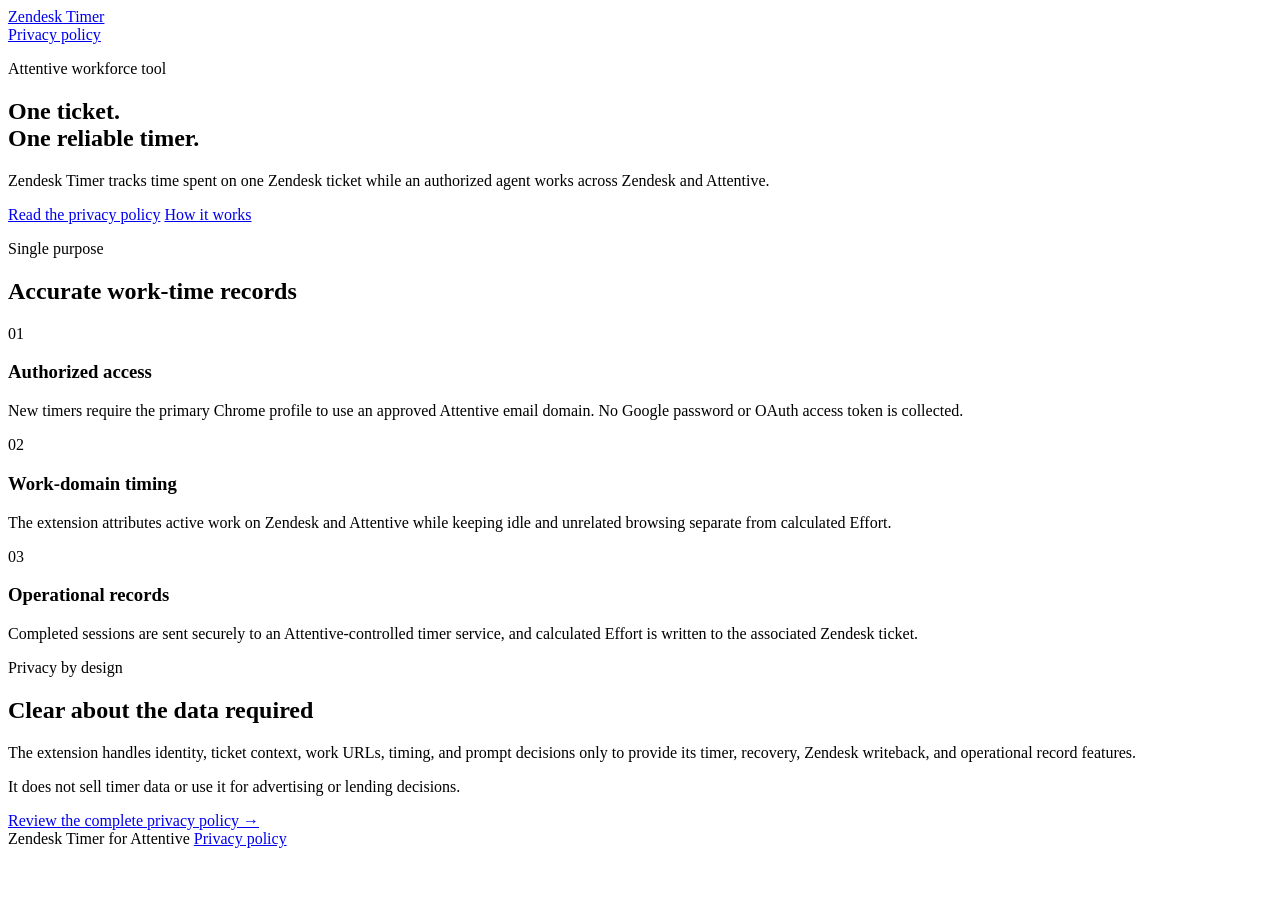
==== index.html @ 066b9047 "Add index.html for Zendesk Timer application This HTML file serves as the main structure for the Zen" ====
<!doctype html>
<html lang="en">
  <head>
    <meta charset="utf-8">
    <meta name="viewport" content="width=device-width, initial-scale=1">
    <meta name="description" content="Zendesk Timer for authorized Attentive agents.">
    <title>Zendesk Timer for Attentive</title>
    <link rel="stylesheet" href="./site.css">
  </head>
  <body>
    <header class="site-header">
      <a class="brand" href="./index.html" aria-label="Zendesk Timer home">
        <span class="brand-mark" aria-hidden="true"></span>
        <span>Zendesk Timer</span>
      </a>
      <nav aria-label="Primary navigation">
        <a href="./privacy-policy.html">Privacy policy</a>
      </nav>
    </header>

    <main>
      <section class="hero" aria-labelledby="hero-title">
        <p class="eyebrow">Attentive workforce tool</p>
        <h1 id="hero-title">One ticket.<br>One reliable timer.</h1>
        <p class="lede">
          Zendesk Timer tracks time spent on one Zendesk ticket while an authorized agent works
          across Zendesk and Attentive.
        </p>
        <div class="hero-actions">
          <a class="button button-primary" href="./privacy-policy.html">Read the privacy policy</a>
          <a class="button button-secondary" href="#how-it-works">How it works</a>
        </div>
      </section>

      <section class="section" id="how-it-works" aria-labelledby="how-title">
        <p class="eyebrow">Single purpose</p>
        <h2 id="how-title">Accurate work-time records</h2>
        <div class="card-grid">
          <article class="card">
            <span class="card-number" aria-hidden="true">01</span>
            <h3>Authorized access</h3>
            <p>
              New timers require the primary Chrome profile to use an approved Attentive email
              domain. No Google password or OAuth access token is collected.
            </p>
          </article>
          <article class="card">
            <span class="card-number" aria-hidden="true">02</span>
            <h3>Work-domain timing</h3>
            <p>
              The extension attributes active work on Zendesk and Attentive while keeping idle and
              unrelated browsing separate from calculated Effort.
            </p>
          </article>
          <article class="card">
            <span class="card-number" aria-hidden="true">03</span>
            <h3>Operational records</h3>
            <p>
              Completed sessions are sent securely to an Attentive-controlled timer service, and
              calculated Effort is written to the associated Zendesk ticket.
            </p>
          </article>
        </div>
      </section>

      <section class="section disclosure" aria-labelledby="privacy-title">
        <div>
          <p class="eyebrow">Privacy by design</p>
          <h2 id="privacy-title">Clear about the data required</h2>
        </div>
        <div>
          <p>
            The extension handles identity, ticket context, work URLs, timing, and prompt decisions
            only to provide its timer, recovery, Zendesk writeback, and operational record features.
          </p>
          <p>It does not sell timer data or use it for advertising or lending decisions.</p>
          <a class="text-link" href="./privacy-policy.html">Review the complete privacy policy →</a>
        </div>
      </section>
    </main>

    <footer class="site-footer">
      <span>Zendesk Timer for Attentive</span>
      <a href="./privacy-policy.html">Privacy policy</a>
    </footer>
  </body>
</html>
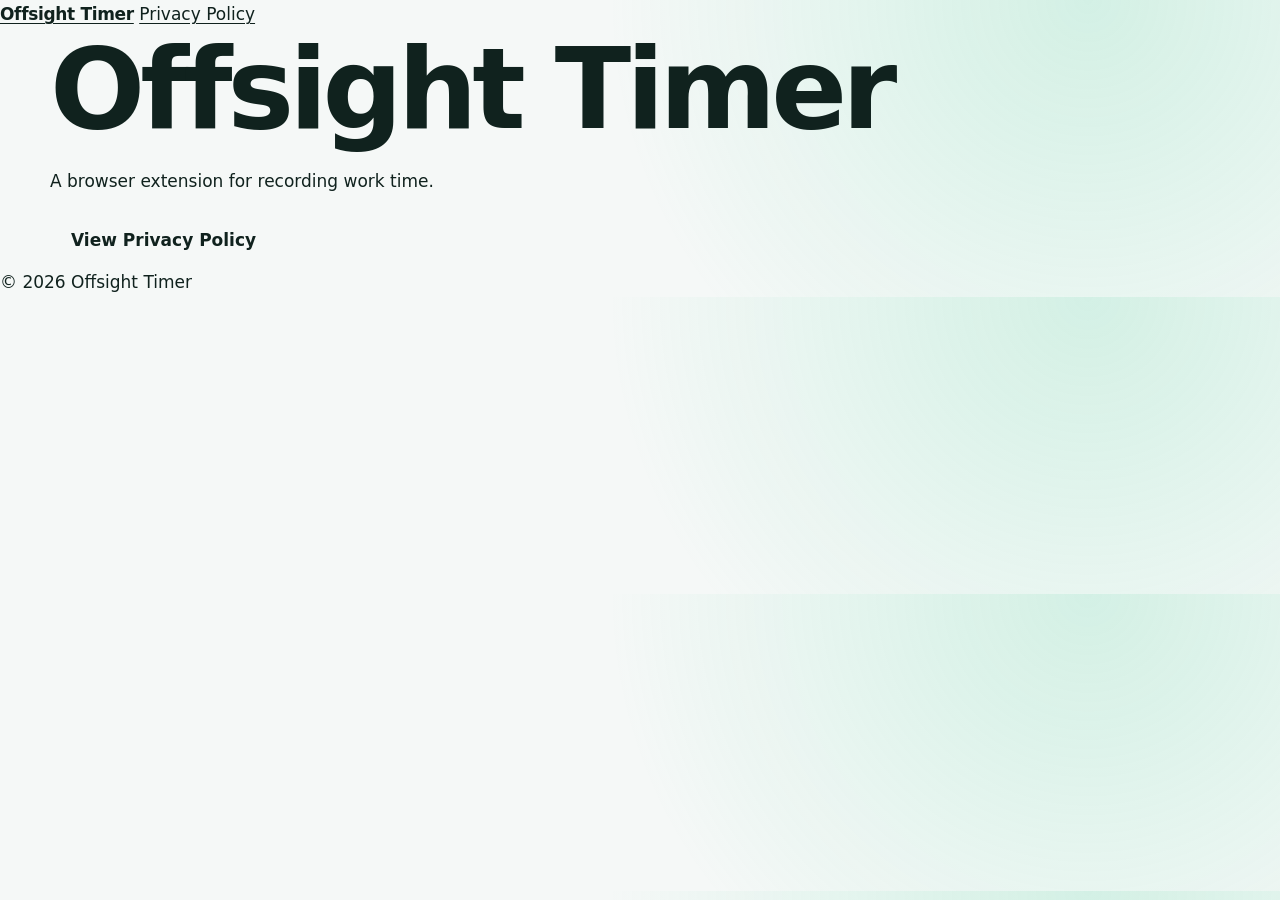
==== commit 9d74057d: "Update index.html" ====
--- a/index.html
+++ b/index.html
@@ -3,85 +3,22 @@
   <head>
     <meta charset="utf-8">
     <meta name="viewport" content="width=device-width, initial-scale=1">
-    <meta name="description" content="Zendesk Timer for authorized Attentive agents.">
-    <title>Zendesk Timer for Attentive</title>
+    <meta name="description" content="Offsight Timer privacy information.">
+    <title>Offsight Timer</title>
     <link rel="stylesheet" href="./site.css">
   </head>
   <body>
-    <header class="site-header">
-      <a class="brand" href="./index.html" aria-label="Zendesk Timer home">
-        <span class="brand-mark" aria-hidden="true"></span>
-        <span>Zendesk Timer</span>
-      </a>
-      <nav aria-label="Primary navigation">
-        <a href="./privacy-policy.html">Privacy policy</a>
-      </nav>
+    <header>
+      <a class="brand" href="./index.html">Offsight Timer</a>
+      <a href="./privacy-policy.html">Privacy Policy</a>
     </header>
 
-    <main>
-      <section class="hero" aria-labelledby="hero-title">
-        <p class="eyebrow">Attentive workforce tool</p>
-        <h1 id="hero-title">One ticket.<br>One reliable timer.</h1>
-        <p class="lede">
-          Zendesk Timer tracks time spent on one Zendesk ticket while an authorized agent works
-          across Zendesk and Attentive.
-        </p>
-        <div class="hero-actions">
-          <a class="button button-primary" href="./privacy-policy.html">Read the privacy policy</a>
-          <a class="button button-secondary" href="#how-it-works">How it works</a>
-        </div>
-      </section>
-
-      <section class="section" id="how-it-works" aria-labelledby="how-title">
-        <p class="eyebrow">Single purpose</p>
-        <h2 id="how-title">Accurate work-time records</h2>
-        <div class="card-grid">
-          <article class="card">
-            <span class="card-number" aria-hidden="true">01</span>
-            <h3>Authorized access</h3>
-            <p>
-              New timers require the primary Chrome profile to use an approved Attentive email
-              domain. No Google password or OAuth access token is collected.
-            </p>
-          </article>
-          <article class="card">
-            <span class="card-number" aria-hidden="true">02</span>
-            <h3>Work-domain timing</h3>
-            <p>
-              The extension attributes active work on Zendesk and Attentive while keeping idle and
-              unrelated browsing separate from calculated Effort.
-            </p>
-          </article>
-          <article class="card">
-            <span class="card-number" aria-hidden="true">03</span>
-            <h3>Operational records</h3>
-            <p>
-              Completed sessions are sent securely to an Attentive-controlled timer service, and
-              calculated Effort is written to the associated Zendesk ticket.
-            </p>
-          </article>
-        </div>
-      </section>
-
-      <section class="section disclosure" aria-labelledby="privacy-title">
-        <div>
-          <p class="eyebrow">Privacy by design</p>
-          <h2 id="privacy-title">Clear about the data required</h2>
-        </div>
-        <div>
-          <p>
-            The extension handles identity, ticket context, work URLs, timing, and prompt decisions
-            only to provide its timer, recovery, Zendesk writeback, and operational record features.
-          </p>
-          <p>It does not sell timer data or use it for advertising or lending decisions.</p>
-          <a class="text-link" href="./privacy-policy.html">Review the complete privacy policy →</a>
-        </div>
-      </section>
+    <main class="home">
+      <h1>Offsight Timer</h1>
+      <p>A browser extension for recording work time.</p>
+      <a class="button" href="./privacy-policy.html">View Privacy Policy</a>
     </main>
 
-    <footer class="site-footer">
-      <span>Zendesk Timer for Attentive</span>
-      <a href="./privacy-policy.html">Privacy policy</a>
-    </footer>
+    <footer>© 2026 Offsight Timer</footer>
   </body>
 </html>
--- a/site.css
+++ b/site.css
@@ -0,0 +1,388 @@
+:root {
+  color-scheme: light dark;
+  --page: #f5f8f7;
+  --surface: rgba(255, 255, 255, 0.82);
+  --surface-strong: #ffffff;
+  --ink: #10221e;
+  --muted: #5c6d68;
+  --line: rgba(16, 34, 30, 0.12);
+  --brand: #087a55;
+  --brand-strong: #056142;
+  --brand-soft: #dff7ec;
+  --focus: #0b6ffd;
+  --shadow: 0 24px 70px rgba(15, 57, 45, 0.1);
+  font-family: Inter, ui-sans-serif, system-ui, -apple-system, BlinkMacSystemFont, "Segoe UI", sans-serif;
+  font-synthesis: none;
+}
+
+* {
+  box-sizing: border-box;
+}
+
+html {
+  scroll-behavior: smooth;
+}
+
+body {
+  min-width: 320px;
+  margin: 0;
+  color: var(--ink);
+  background:
+    radial-gradient(circle at 85% 0%, rgba(75, 211, 156, 0.2), transparent 30rem),
+    var(--page);
+  font-size: 17px;
+  line-height: 1.7;
+}
+
+a {
+  color: inherit;
+  text-underline-offset: 0.2em;
+}
+
+a:focus-visible,
+button:focus-visible {
+  outline: 3px solid var(--focus);
+  outline-offset: 4px;
+  border-radius: 4px;
+}
+
+.site-header,
+.site-footer,
+main {
+  width: min(1180px, calc(100% - 40px));
+  margin-inline: auto;
+}
+
+.site-header,
+.site-footer {
+  display: flex;
+  align-items: center;
+  justify-content: space-between;
+  gap: 24px;
+}
+
+.site-header {
+  min-height: 88px;
+  border-bottom: 1px solid var(--line);
+}
+
+.site-header a,
+.site-footer a {
+  text-decoration: none;
+}
+
+.site-header nav a,
+.site-footer a {
+  color: var(--muted);
+  font-size: 0.9rem;
+  font-weight: 700;
+}
+
+.site-header nav a:hover,
+.site-footer a:hover,
+.text-link:hover {
+  color: var(--brand);
+}
+
+.brand {
+  display: inline-flex;
+  align-items: center;
+  gap: 12px;
+  font-weight: 800;
+  letter-spacing: -0.02em;
+}
+
+.brand-mark {
+  width: 14px;
+  height: 14px;
+  border-radius: 50%;
+  background: #39ca8c;
+  box-shadow: 0 0 0 6px rgba(57, 202, 140, 0.15);
+}
+
+.hero {
+  min-height: 680px;
+  display: flex;
+  flex-direction: column;
+  justify-content: center;
+  align-items: flex-start;
+  max-width: 900px;
+  padding: 80px 0 110px;
+}
+
+.eyebrow {
+  margin: 0 0 18px;
+  color: var(--brand);
+  font-size: 0.78rem;
+  font-weight: 850;
+  letter-spacing: 0.16em;
+  text-transform: uppercase;
+}
+
+h1,
+h2,
+h3,
+p {
+  text-wrap: pretty;
+}
+
+h1,
+h2,
+h3 {
+  line-height: 1.08;
+  letter-spacing: -0.045em;
+}
+
+h1 {
+  max-width: 850px;
+  margin: 0;
+  font-size: clamp(3.4rem, 9vw, 7rem);
+}
+
+h2 {
+  margin: 0 0 26px;
+  font-size: clamp(2.2rem, 5vw, 4.2rem);
+}
+
+h3 {
+  margin: 18px 0 12px;
+  font-size: 1.35rem;
+}
+
+.lede {
+  max-width: 690px;
+  margin: 34px 0 0;
+  color: var(--muted);
+  font-size: clamp(1.15rem, 2vw, 1.4rem);
+}
+
+.hero-actions {
+  display: flex;
+  flex-wrap: wrap;
+  gap: 14px;
+  margin-top: 42px;
+}
+
+.button {
+  min-height: 48px;
+  display: inline-flex;
+  align-items: center;
+  justify-content: center;
+  padding: 12px 20px;
+  border: 1px solid transparent;
+  border-radius: 12px;
+  font-weight: 780;
+  text-decoration: none;
+}
+
+.button-primary {
+  color: #ffffff;
+  background: var(--brand);
+  box-shadow: 0 12px 30px rgba(8, 122, 85, 0.2);
+}
+
+.button-primary:hover {
+  background: var(--brand-strong);
+}
+
+.button-secondary {
+  border-color: var(--line);
+  background: var(--surface);
+}
+
+.section {
+  padding: 110px 0;
+  border-top: 1px solid var(--line);
+}
+
+.card-grid {
+  display: grid;
+  grid-template-columns: repeat(3, 1fr);
+  gap: 18px;
+  margin-top: 46px;
+}
+
+.card {
+  min-height: 280px;
+  padding: 30px;
+  border: 1px solid var(--line);
+  border-radius: 22px;
+  background: var(--surface);
+  box-shadow: var(--shadow);
+  backdrop-filter: blur(12px);
+}
+
+.card-number {
+  display: inline-grid;
+  width: 42px;
+  height: 42px;
+  place-items: center;
+  border-radius: 12px;
+  color: var(--brand-strong);
+  background: var(--brand-soft);
+  font-size: 0.75rem;
+  font-weight: 850;
+}
+
+.card p,
+.disclosure p {
+  color: var(--muted);
+}
+
+.disclosure {
+  display: grid;
+  grid-template-columns: minmax(0, 0.9fr) minmax(0, 1.1fr);
+  gap: clamp(40px, 8vw, 110px);
+}
+
+.text-link {
+  color: var(--brand);
+  font-weight: 800;
+  text-decoration: none;
+}
+
+.policy-layout {
+  display: grid;
+  grid-template-columns: minmax(260px, 0.72fr) minmax(0, 1.48fr);
+  gap: clamp(50px, 8vw, 120px);
+  padding: 90px 0 120px;
+}
+
+.policy-summary {
+  position: sticky;
+  top: 40px;
+  align-self: start;
+}
+
+.policy-summary h1 {
+  font-size: clamp(2.6rem, 5vw, 4.7rem);
+}
+
+.policy-summary > p:not(.eyebrow) {
+  color: var(--muted);
+}
+
+.effective-date {
+  margin-top: 28px;
+  font-size: 0.95rem;
+  font-weight: 700;
+}
+
+.policy-content {
+  overflow: hidden;
+  border: 1px solid var(--line);
+  border-radius: 24px;
+  background: var(--surface-strong);
+  box-shadow: var(--shadow);
+}
+
+.policy-content section {
+  padding: 42px clamp(28px, 5vw, 58px);
+}
+
+.policy-content section + section {
+  border-top: 1px solid var(--line);
+}
+
+.policy-content h2 {
+  margin-bottom: 22px;
+  font-size: clamp(1.65rem, 3vw, 2.25rem);
+}
+
+.policy-content p,
+.policy-content li {
+  color: var(--muted);
+}
+
+.policy-content li + li {
+  margin-top: 10px;
+}
+
+.policy-content code {
+  padding: 0.12em 0.38em;
+  border-radius: 5px;
+  color: var(--ink);
+  background: var(--brand-soft);
+  font-size: 0.88em;
+}
+
+.site-footer {
+  min-height: 110px;
+  border-top: 1px solid var(--line);
+  color: var(--muted);
+  font-size: 0.9rem;
+}
+
+@media (max-width: 800px) {
+  .hero {
+    min-height: 600px;
+  }
+
+  .card-grid,
+  .disclosure,
+  .policy-layout {
+    grid-template-columns: 1fr;
+  }
+
+  .policy-summary {
+    position: static;
+  }
+}
+
+@media (max-width: 520px) {
+  .site-header,
+  .site-footer,
+  main {
+    width: min(100% - 28px, 1180px);
+  }
+
+  .site-header {
+    min-height: 76px;
+  }
+
+  .hero {
+    min-height: auto;
+    padding: 92px 0;
+  }
+
+  .section {
+    padding: 80px 0;
+  }
+
+  .button {
+    width: 100%;
+  }
+
+  .policy-layout {
+    padding: 64px 0 90px;
+  }
+
+  .policy-content section {
+    padding: 32px 24px;
+  }
+}
+
+@media (prefers-color-scheme: dark) {
+  :root {
+    --page: #071611;
+    --surface: rgba(16, 40, 32, 0.78);
+    --surface-strong: #0d211a;
+    --ink: #edf8f3;
+    --muted: #adc1b9;
+    --line: rgba(231, 248, 240, 0.13);
+    --brand: #57dda5;
+    --brand-strong: #79e9b9;
+    --brand-soft: #143b2d;
+    --shadow: 0 24px 80px rgba(0, 0, 0, 0.28);
+  }
+
+  .button-primary {
+    color: #062017;
+  }
+}
+
+@media (prefers-reduced-motion: reduce) {
+  html {
+    scroll-behavior: auto;
+  }
+}
